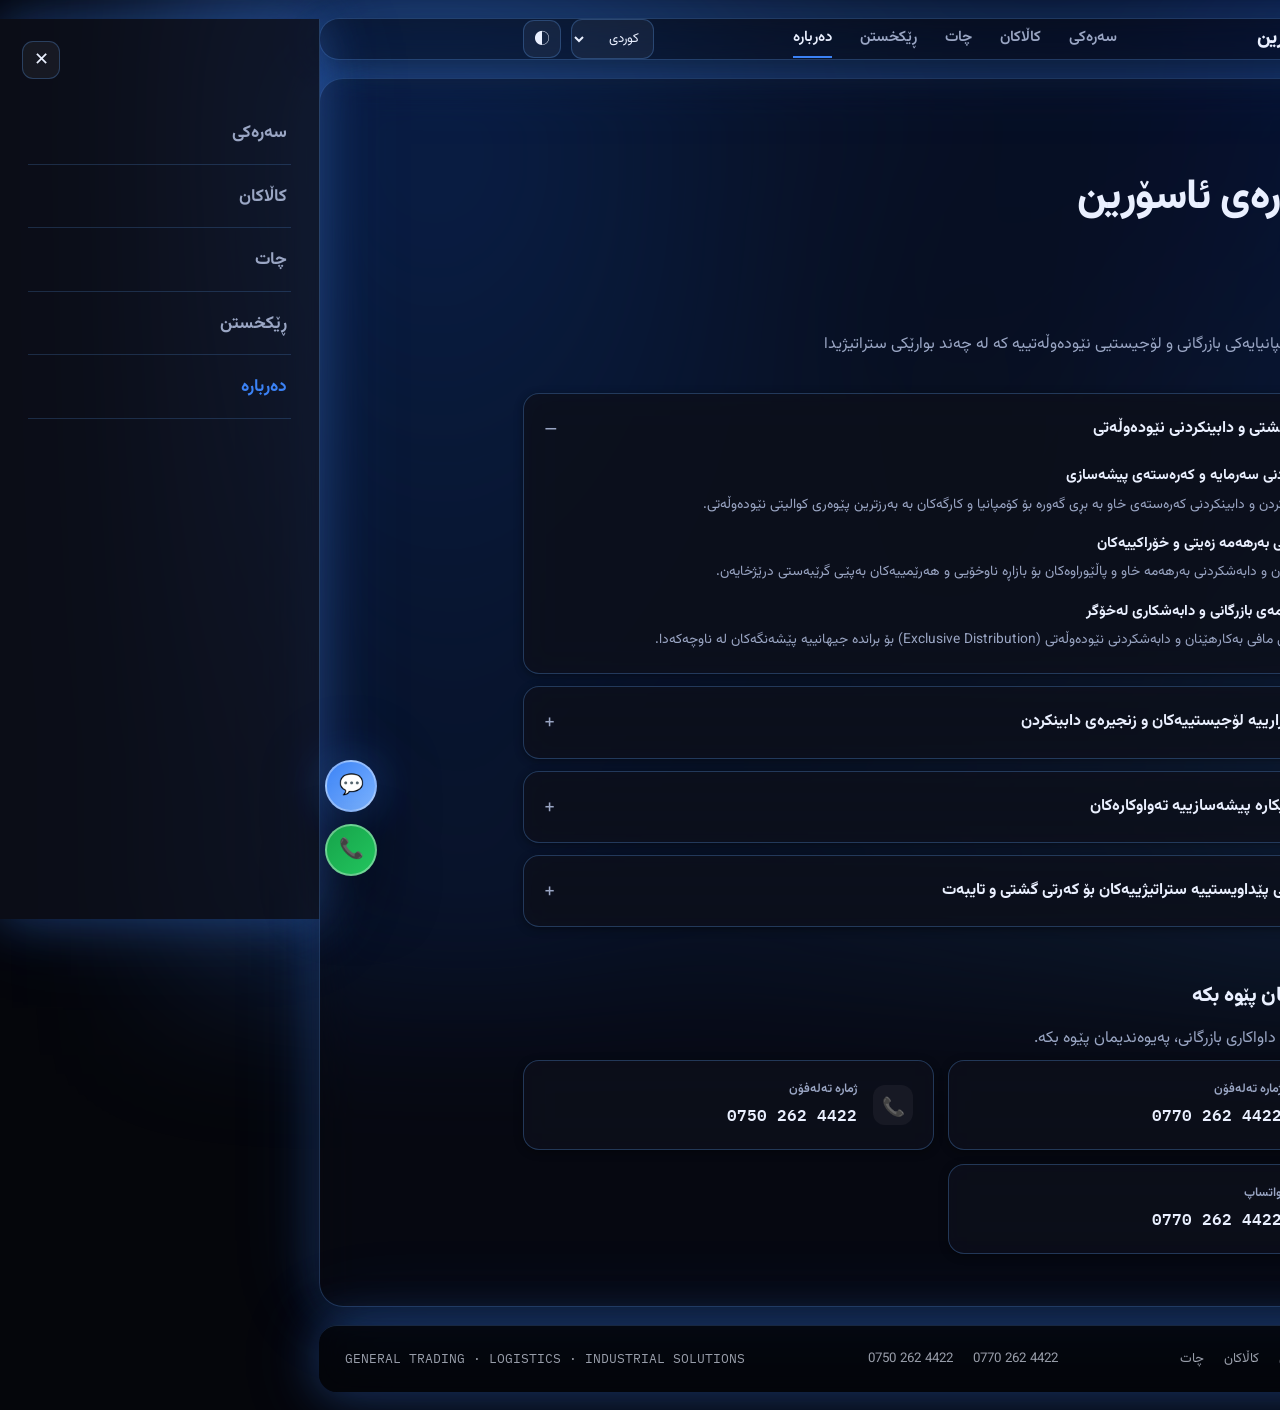
==== about.html @ c392d40f "Add files via upload" ====
<!DOCTYPE html>
<html lang="ckb" dir="rtl" data-theme="dark">
<head>
<meta charset="UTF-8">
<meta name="viewport" content="width=device-width, initial-scale=1.0">
<title>ASORIN | دەربارە</title>
<link rel="preconnect" href="https://fonts.googleapis.com">
<link href="https://fonts.googleapis.com/css2?family=Vazirmatn:wght@400;500;600;700;800&family=IBM+Plex+Mono:wght@500;600;700&family=Noto+Sans+SC:wght@400;600;800&display=swap" rel="stylesheet">
<link rel="stylesheet" href="styles.css">
</head>
<body>

<header>
  <div class="mobile-nav-backdrop" id="mobileNavBackdrop"></div>
  <div class="wrap nav-row">
    <a href="index.html" class="logo"><span class="mark"><span>A</span></span><span lang-target="brand">ئاسۆرین</span></a>
    <nav class="links">
      <a href="index.html" lang-target="nav_home">سەرەکی</a>
      <a href="products.html" lang-target="nav_products">کاڵاکان</a>
      <a href="chat.html" lang-target="nav_chat">چات</a>
      <a href="settings.html" lang-target="nav_settings">ڕێکخستن</a>
      <a href="about.html" class="current" lang-target="nav_about">دەربارە</a>
    </nav>
    <div class="nav-actions">
      <select class="lang-select" id="langSelect" aria-label="Language">
        <option value="ckb">کوردی</option>
        <option value="en">English</option>
        <option value="ar">العربية</option>
        <option value="zh">中文</option>
      </select>
      <button class="icon-btn" id="themeToggle" aria-label="Toggle theme">◐</button>
      <button class="icon-btn menu-toggle" id="menuToggle" aria-label="Menu">☰</button>
    </div>
  </div>
  <div class="mobile-nav" id="mobileNav">
    <button class="mobile-nav-close" id="mobileNavClose" aria-label="Close">✕</button>
    <a href="index.html" lang-target="nav_home">سەرەکی</a>
    <a href="products.html" lang-target="nav_products">کاڵاکان</a>
    <a href="chat.html" lang-target="nav_chat">چات</a>
    <a href="settings.html" lang-target="nav_settings">ڕێکخستن</a>
    <a href="about.html" class="current" lang-target="nav_about">دەربارە</a>
  </div>
</header>

<main>
  <div class="page-hero">
    <div class="wrap">
      <div class="band-label" lang-target="lbl_about">دەربارە</div>
      <h1 lang-target="about_page_title">دەربارەی ئاسۆرین</h1>
    </div>
  </div>

  <section class="band">
    <div class="wrap">
      <p class="band-sub" style="margin-bottom:8px;" lang-target="about_intro">ئاسۆرین کۆمپانیایەکی بازرگانی و لۆجیستیی نێودەوڵەتییە کە لە چەند بوارێکی ستراتیژیدا کاردەکات:</p>

      <div class="pillars">
        <details class="pillar" open>
          <summary><span lang-target="p1_title">بازرگانی گشتی و دابینکردنی نێودەوڵەتی</span></summary>
          <div class="pillar-body">
            <div class="pillar-b"><b lang-target="p1_b1_t">دابینکردنی سەرمایە و کەرەستەی پیشەسازی</b><span lang-target="p1_b1_d">هاوردەکردن و دابینکردنی کەرەستەی خاو بە بڕی گەورە بۆ کۆمپانیا و کارگەکان بە بەرزترین پێوەری کوالیتی نێودەوڵەتی.</span></div>
            <div class="pillar-b"><b lang-target="p1_b2_t">بازرگانیی بەرهەمە زەیتی و خۆراکییەکان</b><span lang-target="p1_b2_d">دابینکردن و دابەشکردنی بەرهەمە خاو و پاڵێوراوەکان بۆ بازاڕە ناوخۆیی و هەرێمییەکان بەپێی گرێبەستی درێژخایەن.</span></div>
            <div class="pillar-b"><b lang-target="p1_b3_t">بریکارنامەی بازرگانی و دابەشکاری لەخۆگر</b><span lang-target="p1_b3_d">وەرگرتنی مافی بەکارهێنان و دابەشکردنی نێودەوڵەتی (Exclusive Distribution) بۆ براندە جیهانییە پێشەنگەکان لە ناوچەکەدا.</span></div>
          </div>
        </details>

        <details class="pillar">
          <summary><span lang-target="p2_title">خزمەتگوزارییە لۆجیستییەکان و زنجیرەی دابینکردن</span></summary>
          <div class="pillar-body">
            <div class="pillar-b"><b lang-target="p2_b1_t">گواستنەوە و بەڕێوەبردنی بارە نێودەوڵەتییەکان</b><span lang-target="p2_b1_d">گواستنەوەی کەرەستە و بەرهەمە بازرگانییەکان بە ڕێگەی دەریایی، ئاسمانی، و زەمینی بە بەرزترین ئاستی سۆزداری و ئاسایش.</span></div>
            <div class="pillar-b"><b lang-target="p2_b2_t">بەڕێوەبردنی عەمبار و کۆگاکردن</b><span lang-target="p2_b2_d">دابینکردنی ڕێکاری پێشکەوتوو بۆ کۆگاکردنی کەرەستە بازرگانی و پیشەسازییەکان بە شێوازێکی تەندروست و پارێزراو.</span></div>
            <div class="pillar-b"><b lang-target="p2_b3_t">ڕێکارە گومرگی و بازرگانییەکان</b><span lang-target="p2_b3_d">ڕاپەڕاندنی تەواوی مامەڵە یاسایی و گومرگییەکان بۆ ئاسانکاری لە جوڵەی کاڵا لە سنوور و بەندەرەکاندا.</span></div>
          </div>
        </details>

        <details class="pillar">
          <summary><span lang-target="p3_title">پڕۆژە و ڕێکارە پیشەسازییە تەواوکارەکان</span></summary>
          <div class="pillar-body">
            <div class="pillar-b"><b lang-target="p3_b1_t">پێشکەشکردنی هێڵی بەرهەمهێنانی هاوچەرخ</b><span lang-target="p3_b1_d">دیزاین، دابینکردن، و دامەزراندنی کارگە و هێڵەکانی بەرهەمهێنان بە تەکنەلۆژیای پێشکەوتوو و بەرزترین کارایی.</span></div>
            <div class="pillar-b"><b lang-target="p3_b2_t">تێکەڵکردنی وزەی پاک و نوێبووەوە</b><span lang-target="p3_b2_d">دابینکردن و جێبەجێکردنی سیستەمی وزەی خۆر بۆ کارگە و پڕۆژە پیشەسازییە گەورەکان بۆ کەمکردنەوەی تێچوو و پاراستنی ژینگە.</span></div>
          </div>
        </details>

        <details class="pillar">
          <summary><span lang-target="p4_title">دابینکردنی پێداویستییە ستراتیژییەکان بۆ کەرتی گشتی و تایبەت</span></summary>
          <div class="pillar-body">
            <div class="pillar-b"><b lang-target="p4_b1_t">پشتگیری و دابینکردنی تەندەرە گەورەکان</b><span lang-target="p4_b1_d">بەشداری و جێبەجێکردنی تەندەر و گرێبەستی گەورە بۆ دابینکردنی پێداویستییە خێرا و درێژخایەنەکان لە کەرتی خۆراک، لۆجیستیک، و پشتیوانی مەیدانی.</span></div>
          </div>
        </details>
      </div>
    </div>
  </section>

  <section class="band" style="padding-top:0;">
    <div class="wrap">
      <div class="band-title" style="font-size:1.3rem;" lang-target="contact_title">پەیوەندیمان پێوە بکە</div>
      <p class="band-sub" style="margin-bottom:8px;" lang-target="contact_sub">بۆ پرسیار یان داواکاری بازرگانی، پەیوەندیمان پێوە بکە.</p>
      <div class="contact-grid">
        <a class="contact-card" href="tel:+9647702624422">
          <span class="ic">📞</span>
          <div><b lang-target="phone_label">ژمارە تەلەفۆن</b><span dir="ltr">0770 262 4422</span></div>
        </a>
        <a class="contact-card" href="tel:+9647502624422">
          <span class="ic">📞</span>
          <div><b lang-target="phone_label">ژمارە تەلەفۆن</b><span dir="ltr">0750 262 4422</span></div>
        </a>
        <a class="contact-card wa" href="https://wa.me/9647702624422" target="_blank" rel="noopener">
          <span class="ic">💬</span>
          <div><b lang-target="whatsapp_label">واتساپ</b><span dir="ltr">0770 262 4422</span></div>
        </a>
      </div>
    </div>
  </section>
</main>

<footer>
  <div class="wrap footer-row">
    <span>© 2026 ASORIN</span>
    <div class="footer-links">
      <a href="index.html" lang-target="nav_home">سەرەکی</a>
      <a href="products.html" lang-target="nav_products">کاڵاکان</a>
      <a href="chat.html" lang-target="nav_chat">چات</a>
    </div>
    <div class="footer-links">
      <a href="tel:+9647702624422" dir="ltr">0770 262 4422</a>
      <a href="tel:+9647502624422" dir="ltr">0750 262 4422</a>
    </div>
    <span class="mono" lang-target="footer_note">GENERAL TRADING · LOGISTICS · INDUSTRIAL SOLUTIONS</span>
  </div>
</footer>

<div class="fab-stack">
  <a href="chat.html" class="fab chat" aria-label="Chat">💬</a>
  <a href="https://wa.me/9647702624422" target="_blank" rel="noopener" class="fab wa" aria-label="WhatsApp">📞</a>
</div>

<script src="script.js"></script>
</body>
</html>
---- styles.css ----
:root {
  --bg-base: #F0F3FA;
  --ink: #12141C;
  --ink-soft: #565C6E;
  --glass-1: rgba(255,255,255,0.55);
  --glass-2: rgba(255,255,255,0.78);
  --glass-border: rgba(18,20,28,0.12);
  --surface: rgba(18,20,28,0.045);
  --border: rgba(18,20,28,0.1);
  --gold-1: #2F6FEB;
  --gold-2: #6FA8FF;
  --blue: #2563EB;
  --blue-soft: rgba(37,99,235,0.12);
  --green: #16A34A;
  --green-soft: rgba(22,163,74,0.12);
  --danger: #B33B2C;
  --danger-soft: rgba(179,59,44,0.12);
  --blur: 20px;
  --shadow-sm: 0 2px 8px rgba(18,20,28,0.08);
  --shadow-md: 0 10px 30px rgba(18,20,28,0.12);
  --shadow-lg: 0 24px 60px rgba(18,20,28,0.25);
}
html[data-theme="dark"] {
  --bg-base: #05060B;
  --ink: #EAF0FF;
  --ink-soft: #9AA6C4;
  --glass-1: rgba(10,12,20,0.55);
  --glass-2: rgba(14,17,28,0.75);
  --glass-border: rgba(96,165,250,0.28);
  --surface: rgba(255,255,255,0.05);
  --border: rgba(96,165,250,0.2);
  --gold-1: #3B82F6;
  --gold-2: #7DB4FF;
  --blue-soft: rgba(37,99,235,0.22);
  --green-soft: rgba(22,163,74,0.22);
  --danger-soft: rgba(179,59,44,0.22);
  --shadow-sm: 0 2px 8px rgba(0,0,0,0.4);
  --shadow-md: 0 10px 30px rgba(0,0,0,0.45);
  --shadow-lg: 0 24px 60px rgba(0,0,0,0.6);
  --glow: 0 0 46px rgba(59,130,246,0.35), 0 0 90px rgba(59,130,246,0.15);
}

* { box-sizing: border-box; }
html { scroll-behavior: smooth; }
body {
  margin: 0; color: var(--ink); background: var(--bg-base);
  font-family: 'Vazirmatn', 'Noto Sans SC', sans-serif;
  transition: background .3s ease, color .3s ease;
  line-height: 1.65;
  min-height: 100vh; position: relative;
}
/* Animated cold-dark + gold backdrop */
body::before {
  content: ''; position: fixed; inset: -12%; z-index: -1;
  background:
    radial-gradient(circle at 18% 22%, rgba(59,130,246,0.22), transparent 42%),
    radial-gradient(circle at 85% 15%, rgba(37,99,235,0.18), transparent 42%),
    radial-gradient(circle at 75% 82%, rgba(96,165,250,0.16), transparent 45%),
    radial-gradient(circle at 20% 85%, rgba(59,130,246,0.14), transparent 42%);
  filter: blur(70px);
  animation: drift 28s ease-in-out infinite alternate;
}
html[data-theme="dark"] body::before {
  background:
    radial-gradient(circle at 18% 22%, rgba(59,130,246,0.4), transparent 42%),
    radial-gradient(circle at 85% 15%, rgba(37,99,235,0.32), transparent 42%),
    radial-gradient(circle at 75% 82%, rgba(96,165,250,0.28), transparent 45%),
    radial-gradient(circle at 20% 85%, rgba(59,130,246,0.22), transparent 42%);
}
@keyframes drift { from { transform: translate(0,0) scale(1); } to { transform: translate(-3%,3%) scale(1.06); } }

.mono { font-family: 'IBM Plex Mono', monospace; }
:focus-visible { outline: 2px solid var(--gold-1); outline-offset: 3px; }
a { color: inherit; }
button { font-family: inherit; }
@media (prefers-reduced-motion: reduce) { *, body::before { animation: none !important; transition: none !important; } }

/* ============ Header (top nav) ============ */
header {
  position: sticky; top: 0; z-index: 50; margin: 18px; border-radius: 20px;
  background: var(--glass-1); backdrop-filter: blur(var(--blur)) saturate(160%); -webkit-backdrop-filter: blur(var(--blur)) saturate(160%);
  border: 1px solid var(--glass-border); box-shadow: var(--shadow-md);
}
html[data-theme="dark"] header { box-shadow: var(--shadow-md), var(--glow); }
.nav-row { display: flex; align-items: center; justify-content: space-between; padding: 14px 24px; gap: 20px; }
.logo { font-weight: 800; font-size: 1.2rem; letter-spacing: 0.2px; display: flex; align-items: center; gap: 9px; text-decoration: none; color: var(--ink); }
.logo .mark { width: 30px; height: 30px; border-radius: 9px; background: linear-gradient(135deg, var(--gold-1), var(--gold-2)); display: flex; align-items: center; justify-content: center; flex-shrink: 0; box-shadow: 0 4px 14px rgba(47,111,235,0.4); }
.logo .mark span { color: #fff; font-weight: 800; font-size: 0.92rem; }
nav.links { display: flex; gap: 28px; }
nav.links a { color: var(--ink-soft); text-decoration: none; font-weight: 600; font-size: 0.94rem; padding: 6px 0; border-bottom: 2px solid transparent; }
nav.links a:hover { color: var(--ink); border-color: var(--gold-1); }
nav.links a.current { color: var(--ink); border-color: var(--gold-1); }
.nav-actions { display: flex; align-items: center; gap: 10px; }
.icon-btn { width: 38px; height: 38px; border-radius: 11px; border: 1px solid var(--glass-border); background: var(--surface); display: flex; align-items: center; justify-content: center; color: var(--ink); font-size: 1rem; cursor: pointer; flex-shrink: 0; }
select.lang-select { border: 1px solid var(--glass-border); background: var(--surface); color: var(--ink); padding: 8px 10px; border-radius: 11px; font-size: 0.82rem; font-family: inherit; }
.mobile-nav-backdrop { display: none; position: fixed; inset: 0; background: rgba(5,6,11,0.55); backdrop-filter: blur(4px); -webkit-backdrop-filter: blur(4px); z-index: 69; }
.mobile-nav-backdrop.open { display: block; }

.mobile-nav {
  position: fixed; top: 0; inset-inline-end: 0; height: 100vh; width: 78%; max-width: 320px;
  background: var(--glass-2); backdrop-filter: blur(26px) saturate(170%); -webkit-backdrop-filter: blur(26px) saturate(170%);
  border-inline-start: 1px solid var(--glass-border);
  padding: 84px 28px 28px; display: flex; flex-direction: column; gap: 2px;
  transform: translateX(100%); transition: transform .28s ease; z-index: 70; overflow-y: auto;
}
html[dir="rtl"] .mobile-nav { transform: translateX(-100%); }
.mobile-nav.open { transform: translateX(0); }
html[data-theme="dark"] .mobile-nav { box-shadow: var(--glow); }
.mobile-nav-close {
  position: absolute; top: 22px; inset-inline-end: 22px;
  width: 38px; height: 38px; border-radius: 11px; border: 1px solid var(--glass-border);
  background: var(--surface); color: var(--ink); display: flex; align-items: center; justify-content: center;
  font-size: 1.1rem; cursor: pointer;
}
.mobile-nav a { color: var(--ink-soft); text-decoration: none; font-weight: 700; font-size: 1.08rem; padding: 16px 4px; border-bottom: 1px solid var(--border); }
.mobile-nav a.current { color: var(--gold-1); }
.menu-toggle { display: none; }

@media (max-width: 860px) {
  nav.links { display: none; }
  .menu-toggle { display: flex; }
  select.lang-select { display: none; }
}

/* ============ Main content: glass panel ============ */
main {
  display: block; margin: 0 18px 18px; border-radius: 24px; overflow: hidden;
  background: var(--glass-1); backdrop-filter: blur(var(--blur)) saturate(160%); -webkit-backdrop-filter: blur(var(--blur)) saturate(160%);
  border: 1px solid var(--glass-border); box-shadow: var(--shadow-md);
}
html[data-theme="dark"] main { box-shadow: var(--shadow-md), var(--glow); }
@media (max-width: 860px) { main { margin: 0 12px 12px; } }

/* ============ Layout helpers ============ */
.wrap { max-width: 900px; margin: 0 auto; padding: 0 32px; }
.band { padding: 52px 0; }

/* ============ Page hero ============ */
.page-hero, #home-hero { padding: 44px 0 36px; }
#home-hero { padding: 64px 0 48px; }
.page-hero .band-label { color: var(--gold-1); }
.page-hero h1 { font-size: clamp(1.9rem, 4.2vw, 2.6rem); font-weight: 800; margin: 0 0 12px; letter-spacing: -0.4px; }
.page-hero p { color: var(--ink-soft); max-width: 60ch; margin: 0; font-size: 1.02rem; }

.band-label { display: inline-flex; align-items: center; font-size: 0.82rem; font-weight: 700; color: var(--gold-1); margin-bottom: 16px; letter-spacing: 0.3px; }
.band-title { font-size: clamp(1.5rem, 2.8vw, 2rem); font-weight: 800; margin: 0 0 12px; letter-spacing: -0.3px; }
.band-sub { color: var(--ink-soft); max-width: 62ch; margin: 0 0 32px; font-size: 1rem; }

.accent { background: linear-gradient(135deg, var(--gold-1), var(--gold-2)); -webkit-background-clip: text; background-clip: text; color: transparent; }

.btn { display: inline-flex; align-items: center; gap: 8px; padding: 13px 24px; border-radius: 14px; font-weight: 700; font-size: 0.95rem; border: 1px solid transparent; cursor: pointer; text-decoration: none; transition: transform .15s ease, box-shadow .15s ease; }
.btn-gold { background: linear-gradient(135deg, var(--gold-1), var(--gold-2)); color: #fff; box-shadow: 0 8px 22px rgba(47,111,235,0.35); }
.btn-gold:hover { transform: translateY(-2px); box-shadow: 0 12px 30px rgba(47,111,235,0.5); }
html[data-theme="dark"] .btn-gold { box-shadow: 0 8px 22px rgba(59,130,246,0.4), var(--glow); }
.btn-outline-light, .btn-outline { background: var(--surface); border-color: var(--glass-border); color: var(--ink); }
.btn-outline-light:hover, .btn-outline:hover { background: var(--glass-2); }
.btn-danger { background: var(--danger-soft); color: var(--danger); border-color: transparent; }
.btn-danger:hover { background: var(--danger); color: #fff; }
.btn-sm { padding: 9px 16px; font-size: 0.85rem; border-radius: 10px; }

/* ============ Home hero ============ */
#home-hero .hero-grid { display: grid; grid-template-columns: 1.15fr 0.85fr; gap: 48px; align-items: center; }
#home-hero h1 { font-size: clamp(2.2rem, 4.8vw, 3.3rem); font-weight: 800; margin: 0 0 20px; line-height: 1.15; letter-spacing: -0.5px; }
#home-hero p.sub { color: var(--ink-soft); font-size: 1.06rem; max-width: 48ch; margin: 0 0 28px; }
.stat-row { display: flex; gap: 30px; margin-top: 36px; padding-top: 24px; border-top: 1px solid var(--border); flex-wrap: wrap; }
.stat b { display: block; font-size: 1.4rem; font-weight: 800; font-family: 'IBM Plex Mono', monospace; background: linear-gradient(135deg, var(--gold-1), var(--gold-2)); -webkit-background-clip: text; background-clip: text; color: transparent; }
.stat span { font-size: 0.83rem; color: var(--ink-soft); }
.hero-visual { background: var(--glass-2); backdrop-filter: blur(14px); -webkit-backdrop-filter: blur(14px); border: 1px solid var(--glass-border); border-radius: 18px; padding: 22px; box-shadow: var(--shadow-sm); }
html[data-theme="dark"] .hero-visual { box-shadow: var(--shadow-sm), var(--glow); }
.hero-visual img { width: 100%; border-radius: 12px; display: block; margin-bottom: 16px; }
.hero-visual-row { display: flex; justify-content: space-between; font-size: 0.84rem; color: var(--ink-soft); padding: 7px 0; border-bottom: 1px solid var(--border); }
.hero-visual-row:last-child { border: none; }
.hero-visual-row b { color: var(--ink); font-family: 'IBM Plex Mono', monospace; }

/* ============ Products: glass tile grid ============ */
.cat-tabs { display: flex; gap: 8px; margin-bottom: 28px; flex-wrap: wrap; }
.cat-tab { border: 1px solid var(--glass-border); background: var(--surface); color: var(--ink); padding: 9px 16px; border-radius: 12px; font-weight: 600; font-size: 0.87rem; display: flex; align-items: center; gap: 7px; cursor: pointer; }
.cat-tab .sw { width: 7px; height: 7px; border-radius: 50%; }
.cat-tab[data-cat="electronics"] .sw { background: var(--blue); }
.cat-tab[data-cat="food"] .sw { background: var(--green); }
.cat-tab.active { background: linear-gradient(135deg, var(--gold-1), var(--gold-2)); color: #fff; border-color: transparent; }
.cat-tab.active .sw { background: #fff !important; }

.grid { display: grid; grid-template-columns: repeat(3, 1fr); gap: 18px; }
.p-card {
  display: flex; flex-direction: column;
  background: var(--glass-2); backdrop-filter: blur(14px); -webkit-backdrop-filter: blur(14px);
  border: 1px solid var(--glass-border); border-radius: 18px; overflow: hidden;
  box-shadow: var(--shadow-sm); cursor: pointer; transition: transform .18s ease, box-shadow .18s ease;
}
.p-card:hover { transform: translateY(-4px); box-shadow: var(--shadow-md); }
html[data-theme="dark"] .p-card:hover { box-shadow: var(--shadow-md), var(--glow); border-color: rgba(96,165,250,0.5); }
.p-img { width: 100%; height: 150px; object-fit: cover; display: block; }
.p-body { padding: 16px 16px 18px; display: flex; flex-direction: column; }
.badge { display: inline-flex; align-items: center; gap: 6px; font-size: 0.68rem; font-weight: 700; padding: 4px 10px; border-radius: 999px; margin-bottom: 10px; width: fit-content; order: -1; }
.badge.electronics { background: var(--blue-soft); color: var(--blue); }
.badge.food { background: var(--green-soft); color: var(--green); }
.p-body h3 { margin: 0 0 4px; font-size: 0.98rem; font-weight: 700; order: 0; }
.p-body p.code { font-family: 'IBM Plex Mono', monospace; font-size: 0.7rem; color: var(--ink-soft); margin: 0 0 12px; order: 1; }
.p-foot { display: flex; align-items: center; justify-content: flex-end; padding-top: 12px; border-top: 1px solid var(--border); order: 2; }
.stock { font-size: 0.74rem; color: var(--green); display: flex; align-items: center; gap: 5px; font-weight: 600; }
.stock .dot { width: 5px; height: 5px; border-radius: 50%; background: var(--green); }

/* ============ Chat ============ */
.chat-mock { max-width: 100%; background: var(--glass-2); backdrop-filter: blur(14px); -webkit-backdrop-filter: blur(14px); border: 1px solid var(--glass-border); border-radius: 20px; overflow: hidden; box-shadow: var(--shadow-sm); }
html[data-theme="dark"] .chat-mock { box-shadow: var(--shadow-sm), var(--glow); }
.chat-head { display: flex; align-items: center; gap: 12px; padding: 16px 20px; background: linear-gradient(135deg, var(--gold-1), var(--gold-2)); color: #fff; }
.chat-head .mark { width: 32px; height: 32px; border-radius: 10px; background: rgba(255,255,255,0.2); display: flex; align-items: center; justify-content: center; color: #fff; font-weight: 800; font-size: 0.78rem; flex-shrink: 0; }
.chat-head b { font-size: 0.94rem; display: block; }
.chat-head span { font-size: 0.76rem; color: rgba(255,255,255,0.8); }
.chat-body { padding: 20px; display: flex; flex-direction: column; gap: 14px; min-height: 220px; }
.msg { max-width: 78%; }
.msg .bubble { padding: 11px 15px; border-radius: 16px; font-size: 0.91rem; line-height: 1.55; }
.msg.in { align-self: flex-start; }
.msg.in .bubble { background: var(--surface); border: 1px solid var(--border); border-start-start-radius: 4px; }
.msg.out { align-self: flex-end; }
.msg.out .bubble { background: linear-gradient(135deg, var(--gold-1), var(--gold-2)); color: #fff; border-start-end-radius: 4px; }
.msg-meta { display: flex; gap: 10px; margin-top: 5px; font-size: 0.7rem; color: var(--ink-soft); align-items: center; }
.msg-meta button { background: none; border: none; color: var(--gold-1); font-weight: 600; font-size: 0.7rem; cursor: pointer; padding: 0; }
.chat-foot { padding: 14px 20px; border-top: 1px solid var(--border); display: flex; gap: 10px; }
.chat-foot input { flex: 1; border: 1px solid var(--glass-border); border-radius: 12px; padding: 10px 14px; font-family: inherit; background: var(--surface); color: var(--ink); }
.chat-note { max-width: 100%; margin-top: 14px; font-size: 0.84rem; color: var(--ink-soft); display: flex; gap: 8px; }

/* ============ Settings ============ */
.settings-grid { display: grid; grid-template-columns: repeat(2, 1fr); gap: 14px; }
.setting-card { background: var(--glass-2); backdrop-filter: blur(14px); -webkit-backdrop-filter: blur(14px); border: 1px solid var(--glass-border); border-radius: 16px; padding: 18px 20px; display: flex; align-items: center; justify-content: space-between; gap: 16px; box-shadow: var(--shadow-sm); }
.setting-card h4 { margin: 0 0 3px; font-size: 0.98rem; font-weight: 700; }
.setting-card p { margin: 0; font-size: 0.84rem; color: var(--ink-soft); }
.toggle { width: 44px; height: 25px; border-radius: 999px; background: var(--border); position: relative; border: none; cursor: pointer; flex-shrink: 0; }
.toggle::after { content:''; position: absolute; top: 3px; inset-inline-start: 3px; width: 19px; height: 19px; border-radius: 50%; background: #fff; transition: inset-inline-start .2s ease; box-shadow: var(--shadow-sm); }
.toggle.on { background: linear-gradient(135deg, var(--gold-1), var(--gold-2)); }
.toggle.on::after { inset-inline-start: calc(100% - 22px); }
.setting-card.danger { grid-column: span 2; }

/* ============ About: glass cards ============ */
.about-grid { display: block; }
.about-body-text p { color: var(--ink-soft); max-width: 60ch; }
.barcode-panel { display: none; }

.pillars { display: flex; flex-direction: column; gap: 12px; margin-top: 8px; }
.pillar { background: var(--glass-2); backdrop-filter: blur(14px); -webkit-backdrop-filter: blur(14px); border: 1px solid var(--glass-border); border-radius: 16px; overflow: hidden; box-shadow: var(--shadow-sm); }
.pillar summary { list-style: none; cursor: pointer; display: flex; align-items: center; gap: 16px; padding: 18px 20px; font-weight: 700; font-size: 1rem; }
.pillar summary::-webkit-details-marker { display: none; }
.pillar summary::after { content: '+'; margin-inline-start: auto; font-size: 1.3rem; color: var(--ink-soft); font-weight: 400; }
.pillar[open] summary::after { content: '–'; }
.pillar-body { padding: 0 20px 20px 20px; display: flex; flex-direction: column; gap: 14px; }
.pillar-b { padding-inline-start: 14px; border-inline-start: 2px solid var(--gold-1); }
.pillar-b b { display: block; font-size: 0.92rem; margin-bottom: 3px; }
.pillar-b span { font-size: 0.86rem; color: var(--ink-soft); }

/* ============ Contact ============ */
.contact-grid { display: grid; grid-template-columns: repeat(2, 1fr); gap: 14px; margin-top: 8px; }
.contact-card { background: var(--glass-2); backdrop-filter: blur(14px); -webkit-backdrop-filter: blur(14px); border: 1px solid var(--glass-border); border-radius: 16px; padding: 18px 20px; display: flex; align-items: center; gap: 16px; text-decoration: none; color: var(--ink); box-shadow: var(--shadow-sm); transition: transform .15s ease; }
.contact-card:hover { transform: translateY(-3px); }
.contact-card .ic { width: 40px; height: 40px; border-radius: 12px; background: var(--surface); display: flex; align-items: center; justify-content: center; font-size: 1.15rem; flex-shrink: 0; }
.contact-card b { display: block; font-size: 0.78rem; color: var(--ink-soft); font-weight: 600; margin-bottom: 2px; }
.contact-card span { font-family: 'IBM Plex Mono', monospace; font-size: 1rem; font-weight: 600; }
.contact-card.wa .ic { background: var(--green-soft); color: var(--green); }

/* ============ Footer ============ */
footer { background: rgba(5,6,11,0.55); backdrop-filter: blur(16px); -webkit-backdrop-filter: blur(16px); color: rgba(234,240,255,0.65); padding: 22px 0; border-top: 1px solid rgba(96,165,250,0.2); margin: 0 18px 18px; border-radius: 18px; }
html[data-theme="dark"] footer { box-shadow: var(--glow); }
html:not([data-theme="dark"]) footer { background: rgba(18,20,28,0.85); }
footer .wrap { max-width: none; padding: 0 26px; }
.footer-row { display: flex; justify-content: space-between; align-items: center; flex-wrap: wrap; gap: 14px; font-size: 0.83rem; }
.footer-links { display: flex; gap: 20px; }
.footer-links a { color: rgba(234,240,255,0.65); text-decoration: none; font-size: 0.83rem; }
.footer-links a:hover { color: #EAF0FF; }

/* ============ FAB ============ */
.fab-stack { position: fixed; inset-inline-end: 24px; bottom: 24px; display: flex; flex-direction: column; gap: 12px; z-index: 60; }
.fab { width: 52px; height: 52px; border-radius: 50%; display: flex; align-items: center; justify-content: center; font-size: 1.25rem; box-shadow: var(--shadow-lg); border: 2px solid rgba(255,255,255,0.35); text-decoration: none; }
.fab.chat { background: linear-gradient(135deg, var(--gold-1), var(--gold-2)); color: #fff; }
html[data-theme="dark"] .fab.chat { box-shadow: var(--shadow-lg), var(--glow); }
.fab.wa { background: linear-gradient(135deg, var(--green), #22C55E); color: #fff; }

/* ============ Modal ============ */
.overlay { position: fixed; inset: 0; background: rgba(10,11,14,0.6); backdrop-filter: blur(4px); display: none; align-items: center; justify-content: center; z-index: 100; padding: 20px; }
.overlay.open { display: flex; }
.modal { background: var(--glass-2); backdrop-filter: blur(24px) saturate(160%); -webkit-backdrop-filter: blur(24px) saturate(160%); border: 1px solid var(--glass-border); border-radius: 22px; max-width: 600px; width: 100%; max-height: 88vh; overflow-y: auto; box-shadow: var(--shadow-lg); }
html[data-theme="dark"] .modal { box-shadow: var(--shadow-lg), var(--glow); }
.modal-img { width: 100%; height: 240px; object-fit: cover; }
.modal-body { padding: 26px 28px 30px; position: relative; }
.modal-body h3 { font-size: 1.32rem; margin: 10px 0 4px; }
.modal-body p.desc { color: var(--ink-soft); margin: 14px 0 22px; }
.modal-actions { display: flex; gap: 12px; flex-wrap: wrap; }
.close-x { position: absolute; top: -16px; inset-inline-end: 0; background: var(--glass-2); backdrop-filter: blur(10px); border: 1px solid var(--glass-border); border-radius: 50%; width: 34px; height: 34px; display: flex; align-items: center; justify-content: center; font-size: 1rem; box-shadow: var(--shadow-sm); }

@media (max-width: 900px) {
  #home-hero .hero-grid { grid-template-columns: 1fr; }
  .wrap { padding: 0 22px; }
  footer .wrap { padding: 0 22px; }
  .grid { grid-template-columns: repeat(2, 1fr); }
  .settings-grid, .contact-grid { grid-template-columns: 1fr; }
  .setting-card.danger { grid-column: span 1; }
  .band { padding: 36px 0; }
}
@media (max-width: 560px) {
  .grid { grid-template-columns: 1fr; }
  .stat-row { gap: 18px; }
}
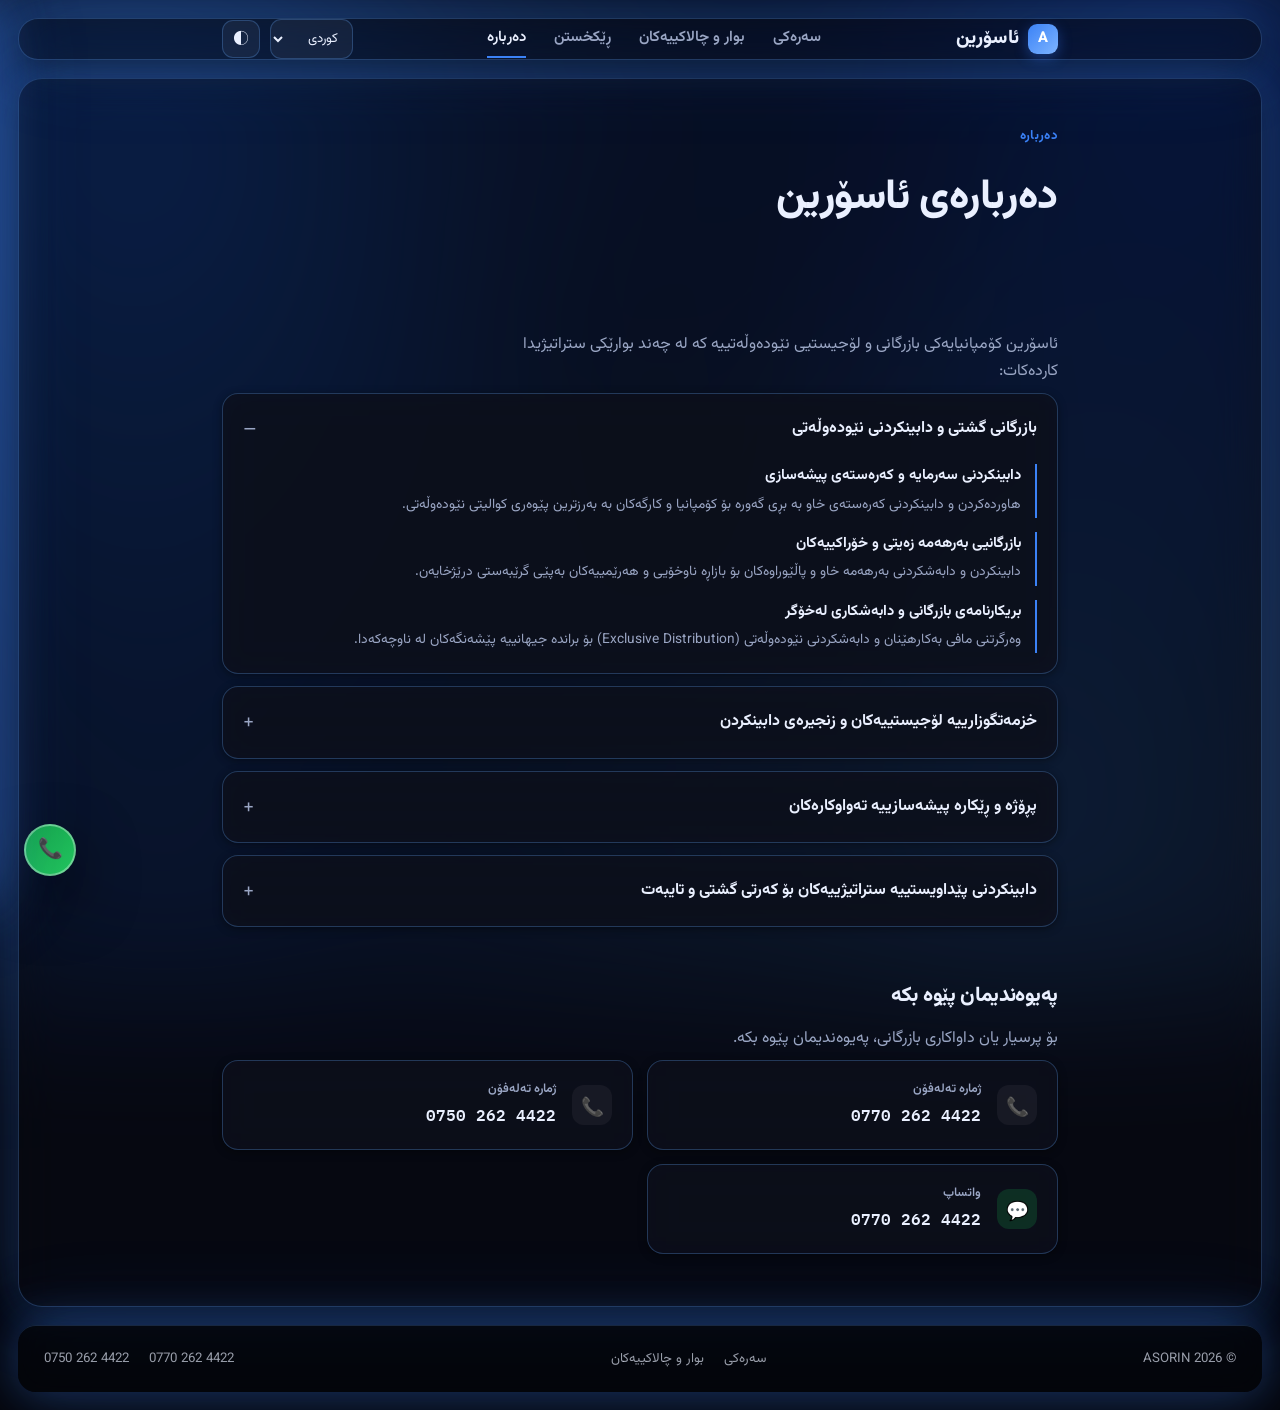
==== commit 6a7453c1: "Add files via upload" ====
--- a/about.html
+++ b/about.html
@@ -11,13 +11,11 @@
 <body>
 
 <header>
-  <div class="mobile-nav-backdrop" id="mobileNavBackdrop"></div>
   <div class="wrap nav-row">
     <a href="index.html" class="logo"><span class="mark"><span>A</span></span><span lang-target="brand">ئاسۆرین</span></a>
     <nav class="links">
       <a href="index.html" lang-target="nav_home">سەرەکی</a>
-      <a href="products.html" lang-target="nav_products">کاڵاکان</a>
-      <a href="chat.html" lang-target="nav_chat">چات</a>
+      <a href="products.html" lang-target="nav_products">بوار و چالاکییەکان</a>
       <a href="settings.html" lang-target="nav_settings">ڕێکخستن</a>
       <a href="about.html" class="current" lang-target="nav_about">دەربارە</a>
     </nav>
@@ -32,15 +30,16 @@
       <button class="icon-btn menu-toggle" id="menuToggle" aria-label="Menu">☰</button>
     </div>
   </div>
+</header>
+
+  <div class="mobile-nav-backdrop" id="mobileNavBackdrop"></div>
   <div class="mobile-nav" id="mobileNav">
     <button class="mobile-nav-close" id="mobileNavClose" aria-label="Close">✕</button>
     <a href="index.html" lang-target="nav_home">سەرەکی</a>
-    <a href="products.html" lang-target="nav_products">کاڵاکان</a>
-    <a href="chat.html" lang-target="nav_chat">چات</a>
+    <a href="products.html" lang-target="nav_products">بوار و چالاکییەکان</a>
     <a href="settings.html" lang-target="nav_settings">ڕێکخستن</a>
     <a href="about.html" class="current" lang-target="nav_about">دەربارە</a>
   </div>
-</header>
 
 <main>
   <div class="page-hero">
@@ -118,19 +117,16 @@
     <span>© 2026 ASORIN</span>
     <div class="footer-links">
       <a href="index.html" lang-target="nav_home">سەرەکی</a>
-      <a href="products.html" lang-target="nav_products">کاڵاکان</a>
-      <a href="chat.html" lang-target="nav_chat">چات</a>
+      <a href="products.html" lang-target="nav_products">بوار و چالاکییەکان</a>
     </div>
     <div class="footer-links">
       <a href="tel:+9647702624422" dir="ltr">0770 262 4422</a>
       <a href="tel:+9647502624422" dir="ltr">0750 262 4422</a>
     </div>
-    <span class="mono" lang-target="footer_note">GENERAL TRADING · LOGISTICS · INDUSTRIAL SOLUTIONS</span>
   </div>
 </footer>
 
 <div class="fab-stack">
-  <a href="chat.html" class="fab chat" aria-label="Chat">💬</a>
   <a href="https://wa.me/9647702624422" target="_blank" rel="noopener" class="fab wa" aria-label="WhatsApp">📞</a>
 </div>
 
--- a/styles.css
+++ b/styles.css
@@ -104,7 +104,7 @@
   transform: translateX(100%); transition: transform .28s ease; z-index: 70; overflow-y: auto;
 }
 html[dir="rtl"] .mobile-nav { transform: translateX(-100%); }
-.mobile-nav.open { transform: translateX(0); }
+.mobile-nav.open { transform: translateX(0) !important; }
 html[data-theme="dark"] .mobile-nav { box-shadow: var(--glow); }
 .mobile-nav-close {
   position: absolute; top: 22px; inset-inline-end: 22px;
@@ -119,7 +119,7 @@
 @media (max-width: 860px) {
   nav.links { display: none; }
   .menu-toggle { display: flex; }
-  select.lang-select { display: none; }
+  select.lang-select { font-size: 0.72rem; padding: 8px 6px; }
 }
 
 /* ============ Main content: glass panel ============ */
@@ -182,6 +182,7 @@
 .cat-tab.active .sw { background: #fff !important; }
 
 .grid { display: grid; grid-template-columns: repeat(3, 1fr); gap: 18px; }
+.empty-state { grid-column: 1 / -1; text-align: center; padding: 50px 20px; color: var(--ink-soft); font-size: 0.95rem; }
 .p-card {
   display: flex; flex-direction: column;
   background: var(--glass-2); backdrop-filter: blur(14px); -webkit-backdrop-filter: blur(14px);
@@ -217,6 +218,12 @@
 .msg.out .bubble { background: linear-gradient(135deg, var(--gold-1), var(--gold-2)); color: #fff; border-start-end-radius: 4px; }
 .msg-meta { display: flex; gap: 10px; margin-top: 5px; font-size: 0.7rem; color: var(--ink-soft); align-items: center; }
 .msg-meta button { background: none; border: none; color: var(--gold-1); font-weight: 600; font-size: 0.7rem; cursor: pointer; padding: 0; }
+.translate-menu { display: none; gap: 6px; margin-top: 8px; flex-wrap: wrap; }
+.translate-menu.open { display: flex; }
+.translate-menu button { font-size: 0.68rem; padding: 4px 10px; border-radius: 999px; border: 1px solid var(--glass-border); background: var(--surface); color: var(--ink); cursor: pointer; }
+.translate-menu button:hover { background: var(--glass-2); }
+.translate-result { display: none; margin-top: 8px; padding-top: 8px; border-top: 1px dashed var(--border); font-size: 0.85rem; font-style: italic; color: var(--ink-soft); }
+.translate-result.open { display: block; }
 .chat-foot { padding: 14px 20px; border-top: 1px solid var(--border); display: flex; gap: 10px; }
 .chat-foot input { flex: 1; border: 1px solid var(--glass-border); border-radius: 12px; padding: 10px 14px; font-family: inherit; background: var(--surface); color: var(--ink); }
 .chat-note { max-width: 100%; margin-top: 14px; font-size: 0.84rem; color: var(--ink-soft); display: flex; gap: 8px; }
@@ -237,6 +244,16 @@
 .about-body-text p { color: var(--ink-soft); max-width: 60ch; }
 .barcode-panel { display: none; }
 
+.pillar-img { width: 100%; height: 200px; object-fit: cover; border-radius: 12px; display: block; margin-bottom: 16px; }
+.activity-list { display: flex; flex-direction: column; gap: 18px; }
+.activity-card {
+  background: var(--glass-2); backdrop-filter: blur(14px); -webkit-backdrop-filter: blur(14px);
+  border: 1px solid var(--glass-border); border-radius: 18px; overflow: hidden; box-shadow: var(--shadow-sm);
+}
+.activity-card img { width: 100%; height: 220px; object-fit: cover; display: block; }
+.activity-card-body { padding: 22px 24px; }
+.activity-card-body h3 { margin: 0 0 12px; font-size: 1.1rem; font-weight: 800; }
+.activity-card-body p { margin: 0; color: var(--ink-soft); font-size: 0.94rem; line-height: 1.75; }
 .pillars { display: flex; flex-direction: column; gap: 12px; margin-top: 8px; }
 .pillar { background: var(--glass-2); backdrop-filter: blur(14px); -webkit-backdrop-filter: blur(14px); border: 1px solid var(--glass-border); border-radius: 16px; overflow: hidden; box-shadow: var(--shadow-sm); }
 .pillar summary { list-style: none; cursor: pointer; display: flex; align-items: center; gap: 16px; padding: 18px 20px; font-weight: 700; font-size: 1rem; }
@@ -266,6 +283,27 @@
 .footer-links { display: flex; gap: 20px; }
 .footer-links a { color: rgba(234,240,255,0.65); text-decoration: none; font-size: 0.83rem; }
 .footer-links a:hover { color: #EAF0FF; }
+
+/* ============ Auth (login / signup) ============ */
+.auth-card { max-width: 440px; margin: 0 auto 24px; background: var(--glass-2); backdrop-filter: blur(14px); -webkit-backdrop-filter: blur(14px); border: 1px solid var(--glass-border); border-radius: 18px; padding: 26px; box-shadow: var(--shadow-sm); }
+html[data-theme="dark"] .auth-card { box-shadow: var(--shadow-sm), var(--glow); }
+.auth-tabs { display: flex; gap: 8px; margin-bottom: 20px; }
+.auth-tab { flex: 1; border: 1px solid var(--glass-border); background: var(--surface); color: var(--ink-soft); padding: 10px; border-radius: 10px; font-weight: 700; font-size: 0.88rem; cursor: pointer; }
+.auth-tab.active { background: linear-gradient(135deg, var(--gold-1), var(--gold-2)); color: #fff; border-color: transparent; }
+.auth-panel { display: none; }
+.auth-panel.active { display: block; }
+.field-group { margin-bottom: 14px; }
+.field-label { display: block; font-size: 0.82rem; font-weight: 600; margin-bottom: 6px; color: var(--ink-soft); }
+.field-input, .field-select { width: 100%; border: 1px solid var(--glass-border); background: var(--surface); color: var(--ink); padding: 10px 13px; border-radius: 10px; font-size: 0.9rem; font-family: inherit; }
+.field-input:focus, .field-select:focus { outline: 2px solid var(--gold-1); outline-offset: 1px; }
+.field-row { display: grid; grid-template-columns: 1fr 1fr; gap: 12px; }
+.auth-divider { display: flex; align-items: center; gap: 10px; margin: 16px 0; color: var(--ink-soft); font-size: 0.8rem; }
+.auth-divider::before, .auth-divider::after { content: ''; flex: 1; height: 1px; background: var(--border); }
+.btn-google { width: 100%; background: var(--surface); border: 1px solid var(--glass-border); color: var(--ink); justify-content: center; }
+.btn-google:hover { background: var(--glass-2); }
+.auth-error { color: var(--danger); font-size: 0.82rem; margin: 0 0 12px; display: none; }
+.logged-in-bar { display: flex; align-items: center; justify-content: space-between; gap: 12px; margin-bottom: 16px; padding: 12px 16px; background: var(--surface); border: 1px solid var(--border); border-radius: 12px; font-size: 0.88rem; }
+.logged-in-bar b { color: var(--gold-1); }
 
 /* ============ FAB ============ */
 .fab-stack { position: fixed; inset-inline-end: 24px; bottom: 24px; display: flex; flex-direction: column; gap: 12px; z-index: 60; }
@@ -294,6 +332,9 @@
   .settings-grid, .contact-grid { grid-template-columns: 1fr; }
   .setting-card.danger { grid-column: span 1; }
   .band { padding: 36px 0; }
+  footer { padding-bottom: 110px; }
+  .footer-row { flex-direction: column; align-items: flex-start; gap: 10px; }
+  .footer-links { flex-wrap: wrap; gap: 12px 18px; }
 }
 @media (max-width: 560px) {
   .grid { grid-template-columns: 1fr; }
